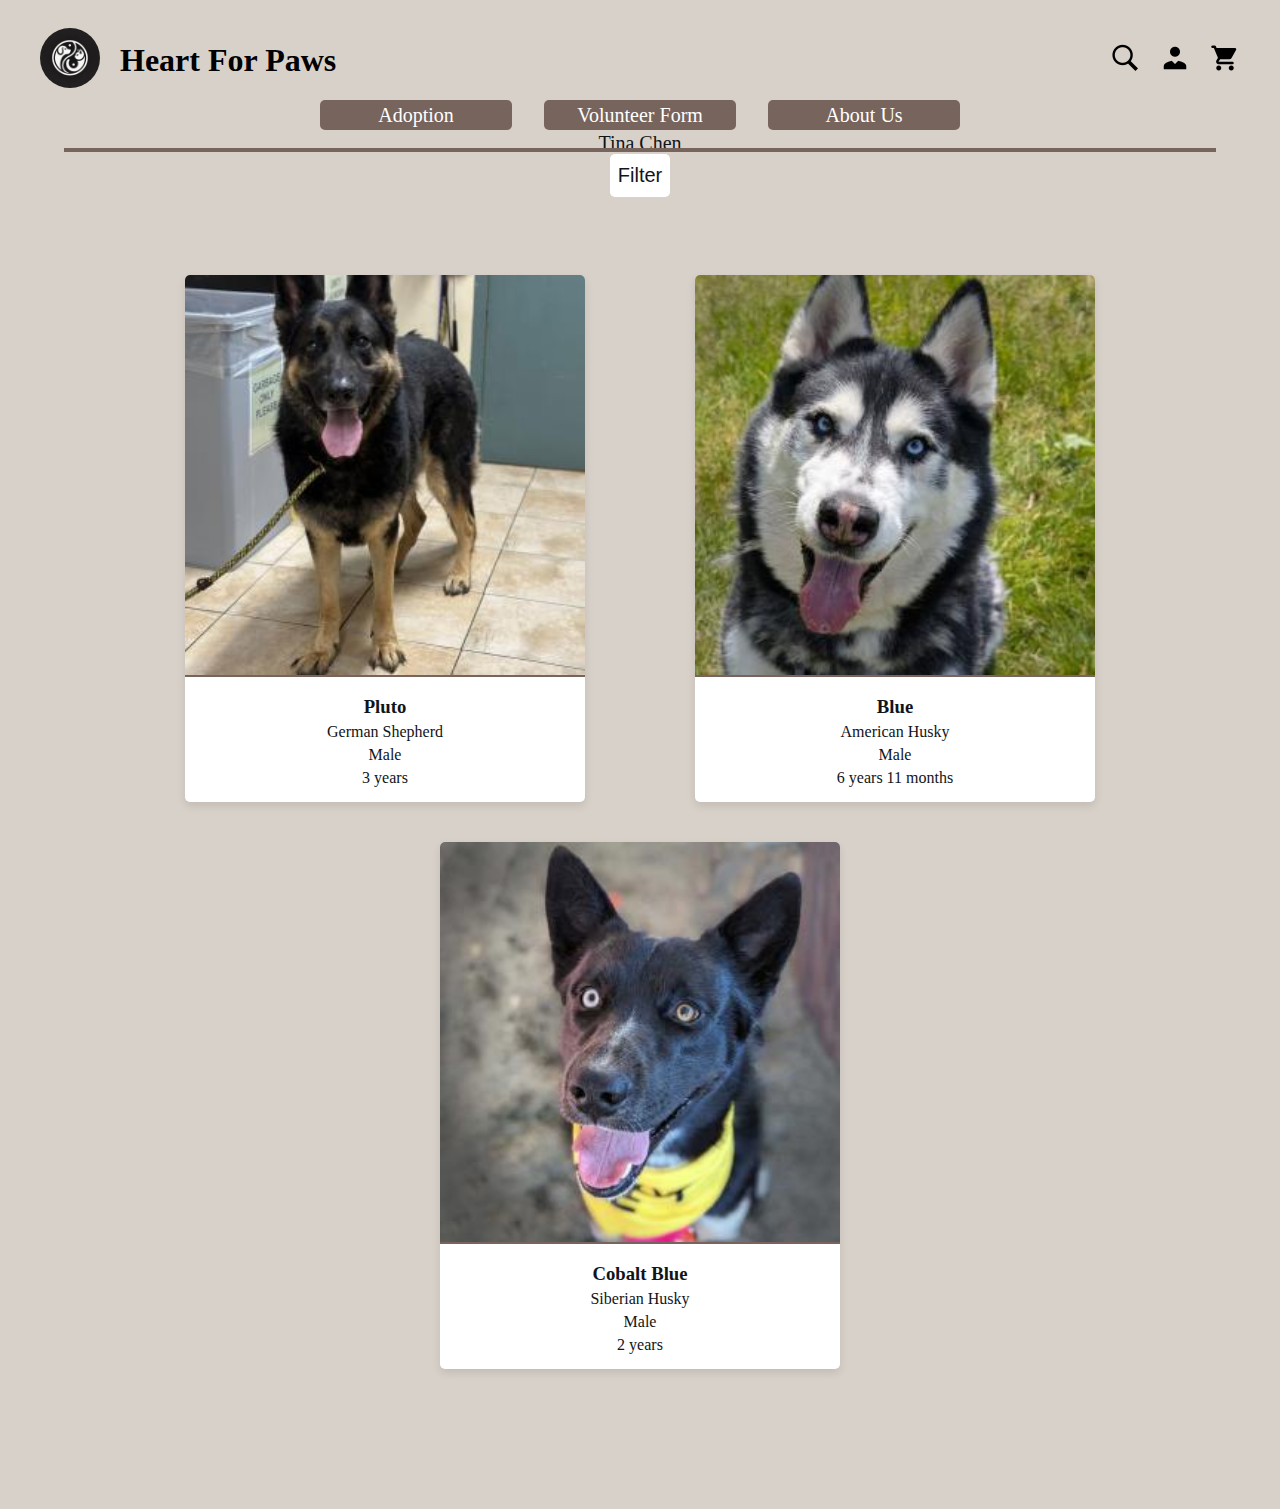
==== adoption.html @ cda84b26 "123" ====
<!DOCTYPE html>
<html lang="en">
    <head>
        <meta charset="UTF-8">
        <meta name="viewport" content="width=device-width, initial-scale=1.0">
        <link rel="stylesheet" href="adoption.css">
        <script type="module" src="./adoption.js" defer></script>
        <title>Document</title>
    </head>
    <body>
        <header class="HeaderLine">
            <a href="index.html">
                <img id="logoimage" src="./images/logo.webp" alt="logo">
            </a>
            <h1 id="CompanyName">Heart For Paws</h1>
            <nav class="buttom">
                <a class="icon" href="#"><img src="./images/search.png" alt="Search"></a>
                <a class="icon" href="#"><img src="./images/account.png" alt="Account"></a>
                <a class="icon" href="#"><img src="./images/cart.png" alt="Cart"></a>
            </nav>
            <nav class="blocks">
                <a class="sb" href="adoption.html">Adoption</a>
                <a class="sb" href="form.html">Volunteer Form</a>
                <a class="sb" href="#about">About Us</a>
            </nav>
            <hr class="line">
            <nav class="filter">
                <button class="dropbtn">Filter</button>
                <div class="dropdown-content">
                    <a href="#">SPECISE</a>
                    <a href="#">AGE</a>
                    <a href="#">SIZE</a>
                    <a href="#">SEX</a>
                </div>
            </nav>
        </header>
    </body>
    <footer>
        <p> Tina Chen </p>
    </footer>
</html>
---- adoption.css ----
@import url("https://fonts.googleapis.com/css?family=IM+Fell+French+Canon+SC|Lato");

/* Root Variables */
:root {
    --heading-font: 'Roboto', sans-serif;
    --body-font: 'Lato', sans-serif;
    --brown: #77645d;
    --rice-white:#d8d1c9 ;
    --dark: #111419;
    --white: #FFFFFF;
}

body {
    margin-left: 20px;
    margin-right: 20px;
    background-color: var(--rice-white);
}

#logoimage {
    margin: 20px;
    width: 60px;
    height: 60px;
    border-radius: 100%;
}

/* Header Line Styles */
.HeaderLine {
    display: flex;
    flex-wrap: nowrap;
    align-items: center;
}

/* Company Name Styles */
#CompanyName {
    justify-content: center;
    margin-right: 20px;
}


/* Button Styles */
.buttom {
    display: flex;
    justify-content: flex-end;
    flex-grow: 1;
}

/* Icon Styles */
.icon {
    margin-right: 20px;
}

.blocks {
    display: flex;
    justify-content: space-between;
    position: absolute;
    top: 100px;
    left: 50%;
    transform: translateX(-50%);
    width: 50%; /* Adjust this value to fit the width of the blocks */
}

.sb {
    background-color: var(--brown);
    width: 30%; /* Adjust this value to change the width of the blocks */
    height: 30px;
    display: flex;
    align-items: center;
    justify-content: center;
    color: var(--white);
    font-size: 20px;
    border-radius: 5px;
    text-decoration: none;
    transition: background-color 0.3s ease;
}

.sb:hover {
    background-color: var(--dark);
}

.line {
    border: none;
    height: 4px; /* Thickness of the line */
    background-color: var(--brown); /* Color of the line */
    width: 90%; /* Line width */
    position: absolute; /* Make line position absolute to place it correctly */
    top: 140px; /* Adjust this value based on your header's actual height */
    left: 5%;
}

.filter {
    background-color: var(--white);
    width: 60px;
    height: 30px;
    display: flex;
    align-items: center;
    justify-content: center;
    color: var(--dark); /* Change color to dark for visibility */
    font-size: 20px;
    border-radius: 5px;
    text-decoration: none;
    position: absolute; /* Add positioning */
    top: 160px; /* Adjust this value to match the end of your horizontal line */
    left: 50%; /* Center the filter button */
    transform: translateX(-50%); /* Correctly center based on its own width */
}

.filter a {
    color: inherit; /* Ensure link inside takes the same color */
    text-decoration: none;
}

/* Dropdown Button Styles */
.dropbtn {
    background-color: var(--white);
    color: var(--dark);
    padding: 10px;
    font-size: 20px;
    border: none;
    cursor: pointer;
    width: 100%; /* Full width of the dropdown */
    display: flex;
    align-items: center;
    justify-content: center;
    border-radius: 5px;
}

/* Dropdown Content (hidden by default) */
.dropdown-content {
    display: none;
    position: absolute;
    background-color: var(--white);
    min-width: 160px; /* Set the width of the dropdown */
    box-shadow: 0px 8px 16px 0px rgba(0,0,0,0.2);
    z-index: 1;
}

/* Links inside the dropdown */
.dropdown-content a {
    color: var(--dark);
    padding: 12px 16px;
    text-decoration: none;
    display: block;
    text-align: center;
}

/* Change color of dropdown links on hover */
.dropdown-content a:hover {background-color: #f1f1f1}

/* Show the dropdown menu on hover */
.filter:hover .dropdown-content {
    display: block;
}

/* Change background of dropdown button when dropdown content is displayed */
.filter:hover .dropbtn {
    background-color: var(--dark);
    color: var(--white);
}

.picture {
    display: flex;
    flex-wrap: wrap;
    justify-content: space-around; /* Ensures even spacing */
    gap: 20px; /* Space between cards */
    top: 250px; /* Adjust this based on the actual height of the elements above */
    left: 50%;
    padding: 20px;
    margin: 100px;

}

.animal {
    background-color: var(--white);
    width: 400px; /* Fixed width for each card */
    text-align: center; /* Center the text */
    border-radius: 5px;
    box-shadow: 0 4px 8px rgba(0,0,0,0.1); /* Subtle shadow */
    overflow: hidden; /* Ensures no overflow */
    margin-bottom: 20px; /* Space below each card */
}

.animal img {
    width: 100%; /* Responsive image width */
    height: auto; /* Maintain aspect ratio */
    border-bottom: 2px solid var(--brown); /* Line under the image */
}

.animal .info {
    padding: 10px;
}

.animal h3, .animal p {
    color: var(--dark);
    margin: 5px 0;
}

footer {
    text-align: center;
    font-size: 20px;
    color: var(--dark);
}
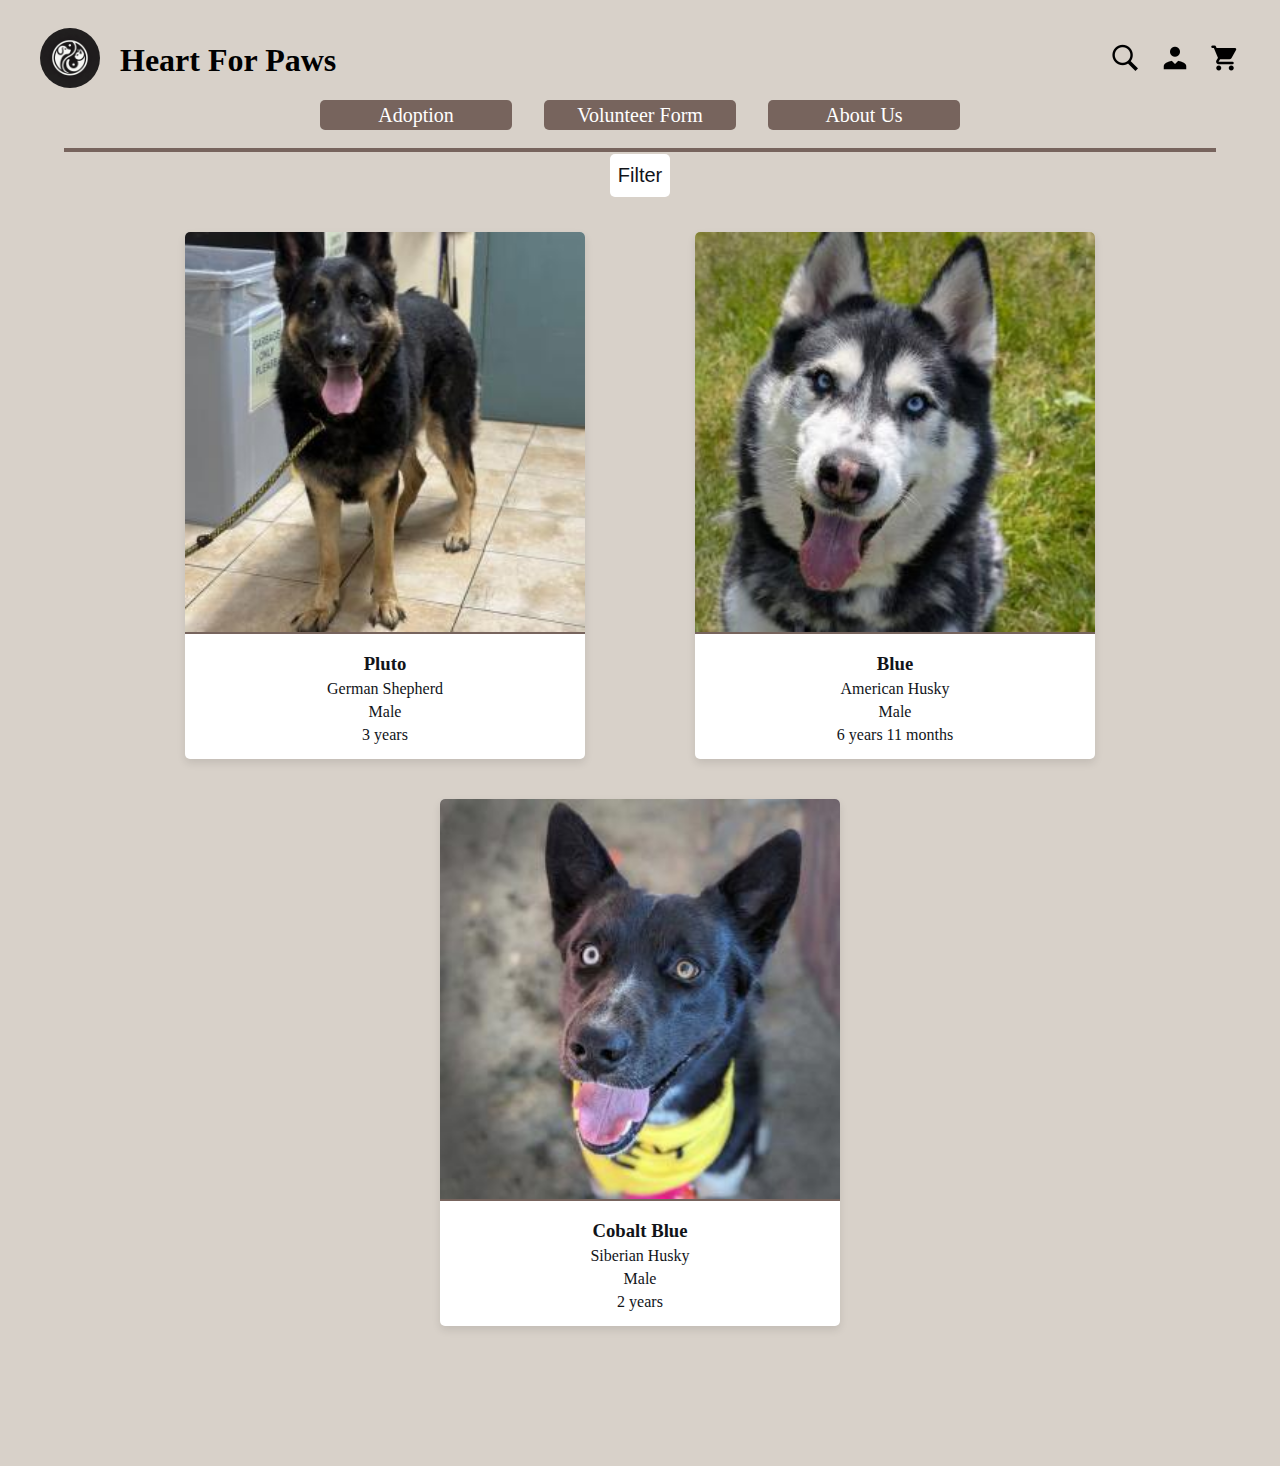
==== commit 79aaceb8: "change" ====
--- a/adoption.html
+++ b/adoption.html
@@ -35,7 +35,4 @@
             </nav>
         </header>
     </body>
-    <footer>
-        <p> Tina Chen </p>
-    </footer>
 </html>--- a/adoption.css
+++ b/adoption.css
@@ -192,10 +192,4 @@
 .animal h3, .animal p {
     color: var(--dark);
     margin: 5px 0;
-}
-
-footer {
-    text-align: center;
-    font-size: 20px;
-    color: var(--dark);
 }